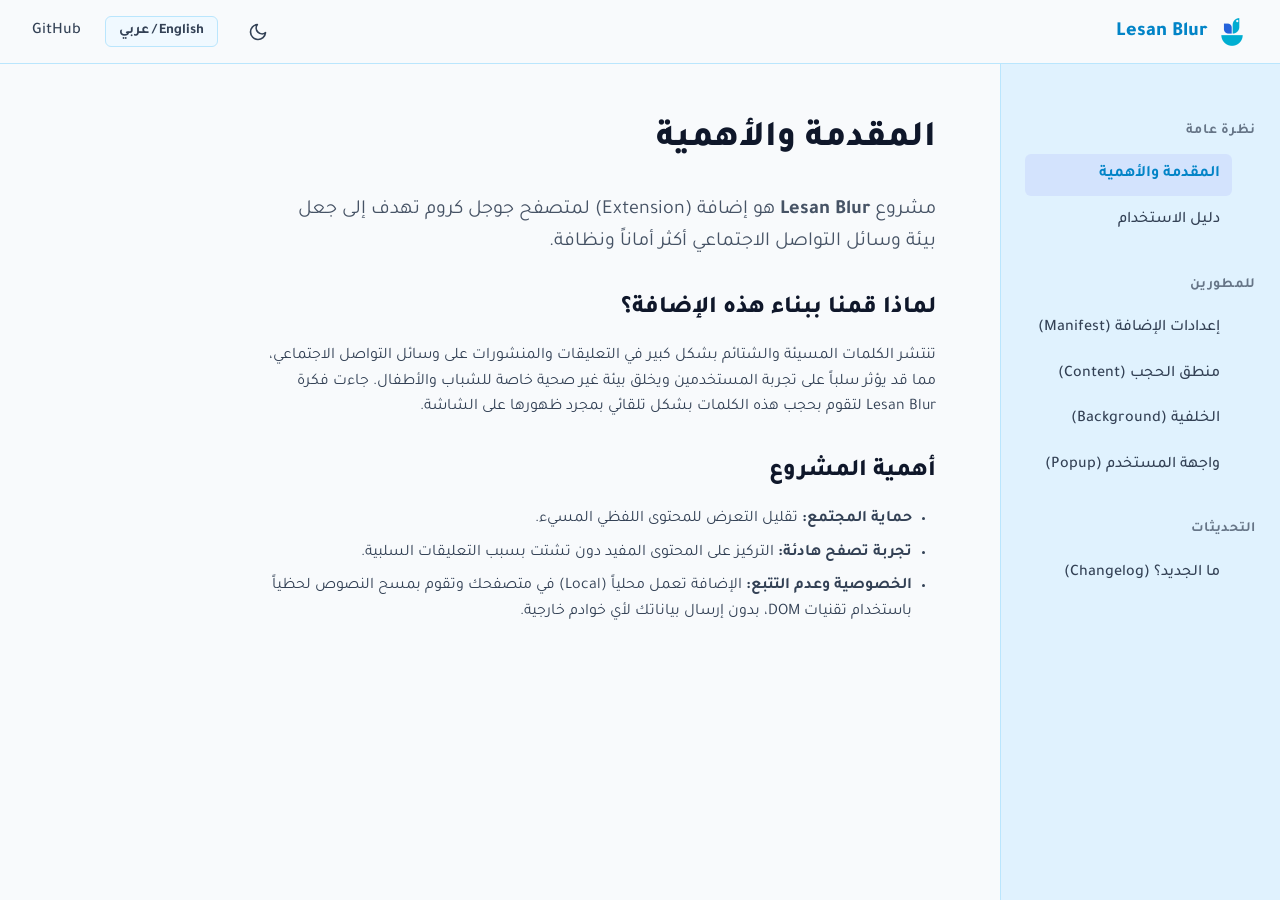
==== index.html @ 9dbde8f8 "Add website files to new branch" ====
<!DOCTYPE html>
<html lang="ar" dir="rtl">
<head>
    <meta charset="UTF-8">
    <meta name="viewport" content="width=device-width, initial-scale=1.0">
    <title>Lisan Blur Docs</title>
    <link rel="stylesheet" href="style.css">
    <link rel="icon" href="./assets/imgs/icon.png" type="image/x-icon">
    <link href="https://fonts.googleapis.com/css2?family=Tajawal:wght@400;500;700;800&family=Inter:wght@400;500;700;800&display=swap" rel="stylesheet">
</head>
<body>
    <div class="layout">
        <!-- Header -->
        <header class="navbar">
            <div class="logo">
                <img src="./assets/imgs/icon.png" alt="Lesan Blur Logo" class="logo-img logo-icon   ">
                <span>Lesan Blur </span>
            </div>
            <div class="nav-actions">
                <button id="themeToggle" class="icon-btn" aria-label="Toggle Theme">
                    <!-- Sun/Moon icons will be updated by JS, but start with a default SVG -->
                    <svg id="themeIcon" xmlns="http://www.w3.org/2000/svg" width="20" height="20" viewBox="0 0 24 24" fill="none" stroke="currentColor" stroke-width="2" stroke-linecap="round" stroke-linejoin="round">
                        <path d="M21 12.79A9 9 0 1 1 11.21 3 7 7 0 0 0 21 12.79z"></path>
                    </svg>
                </button>
                <button id="langToggle" class="lang-btn">English / عربي</button>
                <a href="https://github.com/mustafa-workspace/lesan-blur" target="_blank" class="github-link">GitHub</a>
            </div>
        </header>

        <div class="main-container">
            <!-- Sidebar Navigation -->
            <aside class="sidebar">
                <nav>
                    <div class="nav-group">
                        <h3 class="nav-group-title" data-i18n="nav_overview">نظرة عامة</h3>
                        <ul class="nav-list">
                            <li><a href="#introduction" class="nav-link active" data-section="introduction" data-i18n="nav_intro">المقدمة والأهمية</a></li>
                            <li><a href="#usage" class="nav-link" data-section="usage" data-i18n="nav_usage">دليل الاستخدام</a></li>
                        </ul>
                    </div>

                    <div class="nav-group">
                        <h3 class="nav-group-title" data-i18n="nav_dev">للمطورين</h3>
                        <ul class="nav-list">
                            <li><a href="#code-manifest" class="nav-link" data-section="code-manifest" data-i18n="nav_manifest">إعدادات الإضافة (Manifest)</a></li>
                            <li><a href="#code-content" class="nav-link" data-section="code-content" data-i18n="nav_content">منطق الحجب (Content)</a></li>
                            <li><a href="#code-background" class="nav-link" data-section="code-background" data-i18n="nav_background">الخلفية (Background)</a></li>
                            <li><a href="#code-popup" class="nav-link" data-section="code-popup" data-i18n="nav_popup">واجهة المستخدم (Popup)</a></li>
                        </ul>
                    </div>

                    <div class="nav-group">
                        <h3 class="nav-group-title" data-i18n="nav_updates">التحديثات</h3>
                        <ul class="nav-list">
                            <li><a href="#changelog" class="nav-link" data-section="changelog" data-i18n="nav_changelog">ما الجديد؟ (Changelog)</a></li>
                        </ul>
                    </div>
                </nav>
            </aside>

            <!-- Main Content Area -->
            <main class="content-area">
                <div class="content-wrapper">
                    
                    <!-- Section: Introduction -->
                    <section id="introduction" class="content-section active">
                        <!-- Arabic Content -->
                        <div class="lang-ar">
                            <h1>المقدمة والأهمية</h1>
                            <p class="lead">مشروع <strong>Lesan Blur</strong> هو إضافة (Extension) لمتصفح جوجل كروم تهدف إلى جعل بيئة وسائل التواصل الاجتماعي أكثر أماناً ونظافة.</p>
                            
                            <h2>لماذا قمنا ببناء هذه الإضافة؟</h2>
                            <p>تنتشر الكلمات المسيئة والشتائم بشكل كبير في التعليقات والمنشورات على وسائل التواصل الاجتماعي، مما قد يؤثر سلباً على تجربة المستخدمين ويخلق بيئة غير صحية خاصة للشباب والأطفال. جاءت فكرة Lesan Blur لتقوم بحجب هذه الكلمات بشكل تلقائي بمجرد ظهورها على الشاشة.</p>

                            <h2>أهمية المشروع</h2>
                            <ul>
                                <li><strong>حماية المجتمع:</strong> تقليل التعرض للمحتوى اللفظي المسيء.</li>
                                <li><strong>تجربة تصفح هادئة:</strong> التركيز على المحتوى المفيد دون تشتت بسبب التعليقات السلبية.</li>
                                <li><strong>الخصوصية وعدم التتبع:</strong> الإضافة تعمل محلياً (Local) في متصفحك وتقوم بمسح النصوص لحظياً باستخدام تقنيات DOM، بدون إرسال بياناتك لأي خوادم خارجية.</li>
                            </ul>
                        </div>
                        
                        <!-- English Content -->
                        <div class="lang-en" style="display: none;">
                            <h1>Introduction & Importance</h1>
                            <p class="lead">The <strong>Lesan Blur</strong> project is a Google Chrome Extension aimed at making social media environments safer and cleaner.</p>
                            
                            <h2>Why did we build this extension?</h2>
                            <p>Offensive words and profanity are widespread in comments and posts on social media, which can negatively impact the user experience and create an unhealthy environment, especially for youth and children. Lesan Blur was created to automatically blur these words as soon as they appear on the screen.</p>

                            <h2>Importance of the Project</h2>
                            <ul>
                                <li><strong>Community Protection:</strong> Reducing exposure to offensive verbal content.</li>
                                <li><strong>Peaceful Browsing Experience:</strong> Focusing on useful content without being distracted by negative comments.</li>
                                <li><strong>Privacy and No Tracking:</strong> The extension operates locally in your browser and scans text instantly using DOM techniques, without sending your data to any external servers.</li>
                            </ul>
                        </div>
                    </section>

                    <!-- Section: Usage -->
                    <section id="usage" class="content-section">
                        <!-- Arabic Content -->
                        <div class="lang-ar">
                            <h1>دليل الاستخدام</h1>
                            <p>استخدام إضافة Lesan Blur بسيط جداً ومصمم ليكون يعمل في الخلفية دون إزعاج.</p>

                            <h2>كيفية التثبيت (للمطورين حالياً)</h2>
                            <ol>
                                <li>قم بتحميل مجلد المشروع <code>Lesan blur</code>.</li>
                                <li>افتح متصفح جوجل كروم واذهب إلى <code>chrome://extensions/</code>.</li>
                                <li>قم بتفعيل خيار <strong>Developer mode</strong> في أعلى اليمين.</li>
                                <li>اضغط على <strong>Load unpacked</strong> واختر مجلد المشروع.</li>
                            </ol>

                            <h2>كيفية التشغيل والإيقاف</h2>
                            <p>بمجرد تثبيت الإضافة ستظهر أيقونتها في شريط إضافات المتصفح. عند الضغط عليها ستفتح واجهة (Popup) تحتوي على زر تشغيل (Toggle).</p>
                            <ul>
                                <li><strong>التشغيل (ON):</strong> سيتم مراقبة المواقع المدعومة وحجب أي كلمات مسيئة تظهر.</li>
                                <li><strong>الإيقاف (OFF):</strong> ستتوقف الإضافة عن العمل، وستظهر جميع النصوص بشكلها الطبيعي.</li>
                            </ul>
                        </div>
                        
                        <!-- English Content -->
                        <div class="lang-en" style="display: none;">
                            <h1>Usage Guide</h1>
                            <p>Using the Lesan Blur extension is very simple and designed to work seamlessly in the background.</p>

                            <h2>How to Install (For Developers Currently)</h2>
                            <ol>
                                <li>Download the project folder <code>Lesan blur</code>.</li>
                                <li>Open Google Chrome and navigate to <code>chrome://extensions/</code>.</li>
                                <li>Enable the <strong>Developer mode</strong> option in the top right corner.</li>
                                <li>Click on <strong>Load unpacked</strong> and select the project folder.</li>
                            </ol>

                            <h2>How to Toggle ON/OFF</h2>
                            <p>Once installed, the extension icon will appear in the browser's extensions bar. Clicking it opens a Popup interface with a toggle switch.</p>
                            <ul>
                                <li><strong>ON:</strong> Supported sites will be monitored, and any offensive words will be blurred out.</li>
                                <li><strong>OFF:</strong> The extension will stop working, and all text will appear normally.</li>
                            </ul>
                        </div>
                    </section>

                    <!-- Section: Code Manifest -->
                    <section id="code-manifest" class="content-section">
                        <!-- Arabic -->
                        <div class="lang-ar">
                            <h1>إعدادات الإضافة (Manifest)</h1>
                            <p>ملف <code>manifest.json</code> هو القلب النابض للإضافة، فهو يخبر المتصفح عن ماهية الإضافة وصلاحياتها.</p>
                            
                            <h3>الصلاحيات (Permissions)</h3>
                            <p>نستخدم صلاحيات مثل <code>storage</code> لحفظ حالة الإضافة (مفعلة/معطلة)، و <code>activeTab</code> للتعامل مع التبويبة الحالية.</p>

                            <h3>النطاقات المدعومة (Host Permissions)</h3>
                            <p>تم تحديد المواقع التي يحق للإضافة العمل عليها، مثل الفيسبوك وتويتر وجوجل.</p>
                        </div>
                        
                        <!-- English -->
                        <div class="lang-en" style="display: none;">
                            <h1>Extension Configuration (Manifest)</h1>
                            <p>The <code>manifest.json</code> file is the beating heart of the extension. It tells the browser what the extension is and its permissions.</p>
                            
                            <h3>Permissions</h3>
                            <p>We use permissions like <code>storage</code> to save the extension's state (enabled/disabled), and <code>activeTab</code> to interact with the current tab.</p>

                            <h3>Host Permissions</h3>
                            <p>We specify which websites the extension is allowed to operate on, such as Facebook, Twitter, and Google.</p>
                        </div>
                        
                        <div class="code-block">
<pre><code>"host_permissions": [
  "*://*.facebook.com/*",
  "*://*.youtube.com/*",
  "*://*.instagram.com/*",
  "*://*.twitter.com/*",
  "*://*.x.com/*",
  "*://*.google.com/*"
]</code></pre>
                        </div>
                    </section>

                    <!-- Section: Code Content Scripts -->
                    <section id="code-content" class="content-section">
                        <!-- Arabic -->
                        <div class="lang-ar">
                            <h1>منطق الحجب (Content Scripts)</h1>
                            <h2>1. قاموس الكلمات (words.js)</h2>
                            <p>يحتوي على مصفوفة <code>badWords</code> والتي تضم الكلمات المسيئة باللغتين العربية والإنجليزية. يتم تحويلها إلى تعبير نمطي للبحث.</p>

                            <h2>2. محرك الحجب (content.js)</h2>
                            <p>يستخدم <code>TreeWalker</code> للبحث عن النصوص ومطابقتها مع القاموس. وفي حال وجود كلمة مسيئة، يتم حجبها بـ <code>&lt;span&gt;</code>. كما يعتمد على <code>MutationObserver</code> لمراقبة أي محتوى جديد يظهر عند التمرير.</p>

                            <h2>3. تصميم الحجب (content.css)</h2>
                        </div>
                        
                        <!-- English -->
                        <div class="lang-en" style="display: none;">
                            <h1>Blur Logic (Content Scripts)</h1>
                            <h2>1. Word Dictionary (words.js)</h2>
                            <p>Contains the <code>badWords</code> array which includes offensive words in both Arabic and English. This is converted into a regular expression for searching.</p>

                            <h2>2. Blur Engine (content.js)</h2>
                            <p>Uses a <code>TreeWalker</code> to find text nodes and match them against the dictionary. If an offensive word is found, it is wrapped in a blurred <code>&lt;span&gt;</code>. It also relies on a <code>MutationObserver</code> to monitor dynamically loaded content during scrolling.</p>

                            <h2>3. Blur Styling (content.css)</h2>
                        </div>
                        
                        <div class="code-block">
<pre><code>.lesan-blurred-text {
  filter: blur(5px);
  background-color: #333;
  color: transparent;
  pointer-events: none;
}</code></pre>
                        </div>
                    </section>

                    <!-- Section: Code Background -->
                    <section id="code-background" class="content-section">
                        <!-- Arabic -->
                        <div class="lang-ar">
                            <h1>العمليات في الخلفية (Background)</h1>
                            <p>ملف <code>background.js</code> يعمل كـ Service Worker لمعالجة التحديثات وحفظ حالة التشغيل عبر <code>chrome.storage.sync</code> والإستماع للرسائل القادمة من الـ Popup.</p>
                        </div>
                        
                        <!-- English -->
                        <div class="lang-en" style="display: none;">
                            <h1>Background Tasks</h1>
                            <p>The <code>background.js</code> file acts as a Service Worker to process updates, save the toggle state via <code>chrome.storage.sync</code>, and listen for messages coming from the Popup UI.</p>
                        </div>
                    </section>

                    <!-- Section: Code Popup -->
                    <section id="code-popup" class="content-section">
                        <!-- Arabic -->
                        <div class="lang-ar">
                            <h1>واجهة المستخدم (Popup)</h1>
                            <p>الواجهة التي تظهر للمستخدم عند الضغط على أيقونة الإضافة بتصميم داكن احترافي، وتحتوي على زر تشغيل بسيط يقوم بإرسال الأوامر لتحديث الحجب فوراً في كل الصفحات النشطة.</p>
                        </div>
                        
                        <!-- English -->
                        <div class="lang-en" style="display: none;">
                            <h1>User Interface (Popup)</h1>
                            <p>The interface that appears when the user clicks the extension icon. Designed with a premium dark mode, it features a simple toggle switch that sends commands to update the blurring immediately across all active tabs.</p>
                        </div>
                    </section>

                    <!-- Section: Changelog -->
                    <section id="changelog" class="content-section">
                        <!-- Arabic -->
                        <div class="lang-ar">
                            <h1>ما الجديد؟ (Changelog)</h1>

                            <div class="changelog-item version-header">
                                <span class="badge version">v2.0.0</span>
                                <h3>الإصدار الثاني — تحديث الحماية الشاملة 🛡️</h3>
                                <p>تحديث كبير يُضيف طبقات حماية متعددة ومتقدمة لتوفير بيئة تصفح آمنة بالكامل.</p>
                            </div>

                            <div class="changelog-item">
                                <span class="badge new">جديد</span>
                                <h3>⛔ منع التصفح الخفي (Incognito Blocker)</h3>
                                <p>تم إضافة ميزة أمان جديدة ومهمة لمنع المستخدم من الدخول إلى وضع التصفح الخفي (Incognito Mode) بشكل كامل. عند محاولة فتح نافذة خفية، تقوم الإضافة تلقائياً بعرض صفحة تحذيرية بتصميم احترافي توضح أن هذا الوضع محظور لأسباب الحماية، ثم يتم إغلاق النافذة تلقائياً خلال 5 ثوانٍ. هذه الميزة تمنع المستخدمين (خاصة الأطفال والشباب) من تجاوز نظام الحماية عبر التصفح الخفي.</p>
                            </div>

                            <div class="changelog-item">
                                <span class="badge new">جديد</span>
                                <h3>🔄 إعادة التوجيه الذكي لمحركات بحث منصات التواصل</h3>
                                <p>تم تطوير ميزة منع البحث الذكية لتشمل الآن جميع منصات التواصل الاجتماعي الكبرى (يوتيوب، فيسبوك، تويتر X، انستجرام، تيك توك، وغيرها). إذا حاول المستخدم البحث عن كلمة مسيئة في أي من هذه المنصات، ستقوم الإضافة بالتقاط البحث وإعادة توجيه المتصفح تلقائياً للبحث عن محتوى آمن وإيجابي (مثل: "محتوى مضحك وإيجابي").</p>
                            </div>

                            <div class="changelog-item">
                                <span class="badge new">جديد</span>
                                <h3>🌐 إضافة دعم محرك بحث Google</h3>
                                <p>تم دمج محرك بحث <strong>Google</strong> إلى قائمة النطاقات المدعومة بشكل رسمي. الإضافة الآن أصبحت قادرة على فحص صفحات نتائج البحث (SERP) وحجب أي كلمات مسيئة تظهر في عناوين البحث أو الأوصاف قبل حتى أن تقوم بالدخول إلى الموقع، مما يوفر طبقة حماية استباقية ممتازة.</p>
                            </div>

                            <div class="changelog-item">
                                <span class="badge feature">تحديث</span>
                                <h3>📖 توثيق شامل وثنائي اللغة (Bilingual Docs)</h3>
                                <p>تم إطلاق منصة توثيق متكاملة ومستقلة للإضافة. المنصة تدعم اللغتين <strong>العربية والإنجليزية</strong> بالكامل، وتأتي بتصميم عصري مريح للعين يعتمد على قاعدة الألوان (60-30-10) مع دعم للوضع الداكن والفاتح (Dark/Light Mode) لمساعدة المطورين والمستخدمين على فهم المشروع وتطويره.</p>
                            </div>

                            <hr class="changelog-divider">

                            <div class="changelog-item version-header">
                                <span class="badge version">v1.0.0</span>
                                <h3>الإصدار الأول — الإطلاق 🚀</h3>
                            </div>

                            <div class="changelog-item">
                                <span class="badge feature">ميزة</span>
                                <h3>الإطلاق الأولي</h3>
                                <ul>
                                    <li>حجب ذكي وسريع للنصوص لحظة ظهورها على الشاشة باستخدام تقنية <code>MutationObserver</code>.</li>
                                    <li>قاموس أساسي مدمج يدعم اللغتين العربية (بما فيها اللهجات الدارجة) والإنجليزية.</li>
                                    <li>دعم أساسي ومباشر لأكبر منصات التواصل الاجتماعي: فيسبوك، تويتر (X)، يوتيوب، وانستجرام.</li>
                                    <li>واجهة تحكم للمستخدم (Popup) سريعة الاستجابة لتفعيل أو إيقاف الحجب بضغطة زر.</li>
                                </ul>
                            </div>
                        </div>
                        
                        <!-- English -->
                        <div class="lang-en" style="display: none;">
                            <h1>What's New? (Changelog)</h1>

                            <div class="changelog-item version-header">
                                <span class="badge version">v2.0.0</span>
                                <h3>Second Release — Full Protection Update 🛡️</h3>
                                <p>A major update that adds multiple advanced protection layers to provide a completely safe browsing environment.</p>
                            </div>

                            <div class="changelog-item">
                                <span class="badge new">New</span>
                                <h3>⛔ Incognito Mode Blocker</h3>
                                <p>Added a critical new security feature that completely prevents users from accessing Incognito Mode. When a user attempts to open an incognito window, the extension automatically displays a premium-designed warning page explaining that this mode is blocked for safety reasons, then closes the window automatically within 5 seconds. This feature prevents users (especially children and young people) from bypassing the protection system through private browsing.</p>
                            </div>

                            <div class="changelog-item">
                                <span class="badge new">New</span>
                                <h3>🔄 Smart Redirection for Social Media Search</h3>
                                <p>The smart search prevention feature has been expanded to cover all major social media platforms (YouTube, Facebook, Twitter X, Instagram, TikTok, etc.). If a user attempts to search for a bad word on any of these platforms, the extension intercepts the search query instantly and automatically redirects the browser to search for safe and positive content (e.g., "funny and positive content").</p>
                            </div>

                            <div class="changelog-item">
                                <span class="badge new">New</span>
                                <h3>🌐 Added Support for Google Search</h3>
                                <p>The <strong>Google</strong> search engine has been officially integrated into the list of supported domains. The extension is now capable of scanning Search Engine Results Pages (SERP) and proactively blurring any offensive words in search titles or snippets before you even click a link, providing an excellent layer of preemptive protection.</p>
                            </div>

                            <div class="changelog-item">
                                <span class="badge feature">Update</span>
                                <h3>📖 Comprehensive Bilingual Documentation</h3>
                                <p>Launched a fully independent and comprehensive documentation platform for the extension. It fully supports both <strong>English and Arabic</strong> languages, and features a modern, eye-friendly design based on the 60-30-10 color rule with an explicit Dark/Light mode toggle to help developers and users understand and contribute to the project.</p>
                            </div>

                            <hr class="changelog-divider">

                            <div class="changelog-item version-header">
                                <span class="badge version">v1.0.0</span>
                                <h3>Initial Release — Launch 🚀</h3>
                            </div>

                            <div class="changelog-item">
                                <span class="badge feature">Feature</span>
                                <h3>Initial Launch</h3>
                                <ul>
                                    <li>Smart and real-time text blurring the moment it appears on screen using <code>MutationObserver</code> technology.</li>
                                    <li>Built-in core dictionary supporting both Arabic (including colloquial dialects) and English languages.</li>
                                    <li>Out-of-the-box support for major social media platforms: Facebook, Twitter (X), YouTube, and Instagram.</li>
                                    <li>Responsive User Interface (Popup) to toggle the blur protection ON or OFF with a single click.</li>
                                </ul>
                            </div>
                        </div>
                    </section>

                </div>
            </main>
        </div>
    </div>
    <script src="script.js"></script>
</body>
</html>
---- style.css ----
/* Default (Light Mode) based on 60-30-10 rule */
:root, [data-theme="light"] {
    /* 60% Background - Light/Neutral */
    --bg-color: #F8FAFC; 
    --text-color: #334155;
    --heading-color: #0F172A;
    
    /* 30% Primary color for large elements (Calm Blue) */
    --sidebar-bg: #E0F2FE;
    --border-color: #BAE6FD;
    --code-bg: #F0F9FF;
    
    /* 10% CTA / Interactive (Vibrant Blue/Mint) */
    --primary-color: #0284C7;
    --primary-hover: #0369A1;
    
    /* Badges */
    --badge-new-bg: #DBEAFE;
    --badge-new-text: #1D4ED8;
    --badge-feat-bg: #D1FAE5;
    --badge-feat-text: #065F46;
}

/* Dark Mode */
[data-theme="dark"] {
    /* 60% Background - Dark */
    --bg-color: #0F172A;
    --text-color: #CBD5E1;
    --heading-color: #F8FAFC;
    
    /* 30% Primary color for large elements */
    --sidebar-bg: #1E293B;
    --border-color: #334155;
    --code-bg: #0F172A;
    
    /* 10% CTA / Interactive */
    --primary-color: #38BDF8;
    --primary-hover: #7DD3FC;
    
    /* Badges */
    --badge-new-bg: #1E3A8A;
    --badge-new-text: #BFDBFE;
    --badge-feat-bg: #064E3B;
    --badge-feat-text: #A7F3D0;
}

* {
    box-sizing: border-box;
    margin: 0;
    padding: 0;
}

body {
    font-family: 'Tajawal', sans-serif;
    background-color: var(--bg-color);
    color: var(--text-color);
    line-height: 1.6;
    overflow-x: hidden;
}

.layout {
    display: flex;
    flex-direction: column;
    min-height: 100vh;
}

/* Header */
.navbar {
    display: flex;
    justify-content: space-between;
    align-items: center;
    padding: 0 2rem;
    height: 64px;
    background-color: var(--bg-color);
    border-bottom: 1px solid var(--border-color);
    position: sticky;
    top: 0;
    z-index: 100;
}

.logo {
    display: flex;
    align-items: center;
    gap: 0.5rem;
    font-size: 1.25rem;
    font-weight: 800;
    color: var(--heading-color);
}

.logo-icon {
    width: 32px;
    height: 32px;
}

.logo span {
    color: var(--primary-color);
}

.nav-actions {
    display: flex;
    align-items: center;
    gap: 1.5rem;
}

.nav-actions a {
    text-decoration: none;
    color: var(--text-color);
    font-weight: 500;
    transition: color 0.2s;
}

.nav-actions a:hover {
    color: var(--primary-color);
}

.lang-btn {
    background-color: var(--code-bg);
    border: 1px solid var(--border-color);
    color: var(--text-color);
    padding: 0.4rem 0.8rem;
    border-radius: 6px;
    font-family: inherit;
    font-size: 0.9rem;
    font-weight: 600;
    cursor: pointer;
    transition: all 0.2s;
}

.lang-btn:hover {
    background-color: var(--primary-color);
    color: white;
    border-color: var(--primary-color);
}

.icon-btn {
    background: transparent;
    border: none;
    color: var(--text-color);
    cursor: pointer;
    padding: 0.4rem;
    border-radius: 6px;
    display: flex;
    align-items: center;
    justify-content: center;
    transition: all 0.2s;
}

.icon-btn:hover {
    background-color: var(--code-bg);
    color: var(--primary-color);
}

/* Main Container */
.main-container {
    display: flex;
    flex: 1;
}

/* Sidebar */
.sidebar {
    width: 280px;
    background-color: var(--sidebar-bg);
    border-left: 1px solid var(--border-color);
    padding: 2rem 1.5rem;
    position: sticky;
    top: 64px;
    height: calc(100vh - 64px);
    overflow-y: auto;
}

.nav-group {
    margin-bottom: 2rem;
}

.nav-group-title {
    font-size: 0.875rem;
    text-transform: uppercase;
    letter-spacing: 0.05em;
    color: var(--text-color);
    opacity: 0.7;
    margin-bottom: 0.75rem;
    font-weight: 700;
}

.nav-list {
    list-style: none;
}

.nav-list li {
    margin-bottom: 0.25rem;
}

.nav-link {
    display: block;
    padding: 0.5rem 0.75rem;
    color: var(--text-color);
    text-decoration: none;
    border-radius: 0.375rem;
    font-weight: 500;
    transition: all 0.2s;
}

.nav-link:hover {
    background-color: rgba(99, 102, 241, 0.1);
    color: var(--primary-color);
}

.nav-link.active {
    background-color: rgba(99, 102, 241, 0.1);
    color: var(--primary-color);
    font-weight: 700;
}

/* Content Area */
.content-area {
    flex: 1;
    padding: 3rem 4rem;
    max-width: 800px;
}

.content-section {
    display: none;
    animation: fadeIn 0.4s ease-in-out;
}

.content-section.active {
    display: block;
}

@keyframes fadeIn {
    from { opacity: 0; transform: translateY(10px); }
    to { opacity: 1; transform: translateY(0); }
}

h1, h2, h3 {
    color: var(--heading-color);
    margin-bottom: 1rem;
    font-weight: 800;
}

h1 { font-size: 2.25rem; margin-bottom: 1.5rem; }
h2 { font-size: 1.5rem; margin-top: 2rem; }
h3 { font-size: 1.25rem; margin-top: 1.5rem; }

p { margin-bottom: 1.25rem; }

p.lead {
    font-size: 1.25rem;
    color: var(--text-color);
    opacity: 0.9;
    margin-bottom: 2rem;
}

ul, ol {
    margin-bottom: 1.25rem;
    padding-right: 1.5rem;
}

li { margin-bottom: 0.5rem; }

/* Code Blocks */
code {
    background-color: var(--code-bg);
    padding: 0.2rem 0.4rem;
    border-radius: 0.25rem;
    font-family: monospace;
    font-size: 0.9em;
    color: var(--primary-color);
}

.code-block {
    background-color: #1e293b;
    border-radius: 0.5rem;
    padding: 1rem;
    margin-bottom: 1.5rem;
    overflow-x: auto;
    direction: ltr;
    text-align: left;
}

.code-block pre {
    margin: 0;
}

.code-block code {
    background-color: transparent;
    color: #e2e8f0;
    padding: 0;
    font-size: 0.95rem;
}

/* Changelog Styles */
.changelog-item {
    border-right: 2px solid var(--border-color);
    padding-right: 1.5rem;
    margin-bottom: 2.5rem;
    position: relative;
}

.changelog-item::before {
    content: '';
    position: absolute;
    right: -7px;
    top: 5px;
    width: 12px;
    height: 12px;
    border-radius: 50%;
    background-color: var(--primary-color);
    border: 2px solid var(--bg-color);
}

.changelog-item h3 {
    margin-top: 0;
    margin-bottom: 0.5rem;
    display: inline-block;
}

.badge {
    display: inline-block;
    padding: 0.15rem 0.6rem;
    border-radius: 9999px;
    font-size: 0.75rem;
    font-weight: 700;
    margin-left: 0.75rem;
    vertical-align: middle;
}

.badge.new {
    background-color: var(--badge-new-bg);
    color: var(--badge-new-text);
}

.badge.feature {
    background-color: var(--badge-feat-bg);
    color: var(--badge-feat-text);
}

.badge.version {
    background: linear-gradient(135deg, var(--primary-color), var(--primary-hover));
    color: white;
    font-size: 0.85rem;
    padding: 0.25rem 0.75rem;
}

.version-header {
    border-right-color: var(--primary-color) !important;
    border-right-width: 3px !important;
}

.version-header::before {
    width: 16px !important;
    height: 16px !important;
    right: -9px !important;
    background: linear-gradient(135deg, var(--primary-color), var(--primary-hover)) !important;
    box-shadow: 0 0 10px rgba(2, 132, 199, 0.4);
}

.version-header h3 {
    font-size: 1.3rem;
}

.changelog-divider {
    border: none;
    border-top: 1px dashed var(--border-color);
    margin: 2rem 0;
    opacity: 0.6;
}

.date {
    display: block;
    font-size: 0.875rem;
    color: var(--text-color);
    opacity: 0.6;
    margin-bottom: 1rem;
}

/* Responsive */
@media (max-width: 768px) {
    .main-container {
        flex-direction: column;
    }
    
    .sidebar {
        width: 100%;
        height: auto;
        position: relative;
        top: 0;
        border-left: none;
        border-bottom: 1px solid var(--border-color);
    }
    
    .content-area {
        padding: 2rem 1.5rem;
    }
}
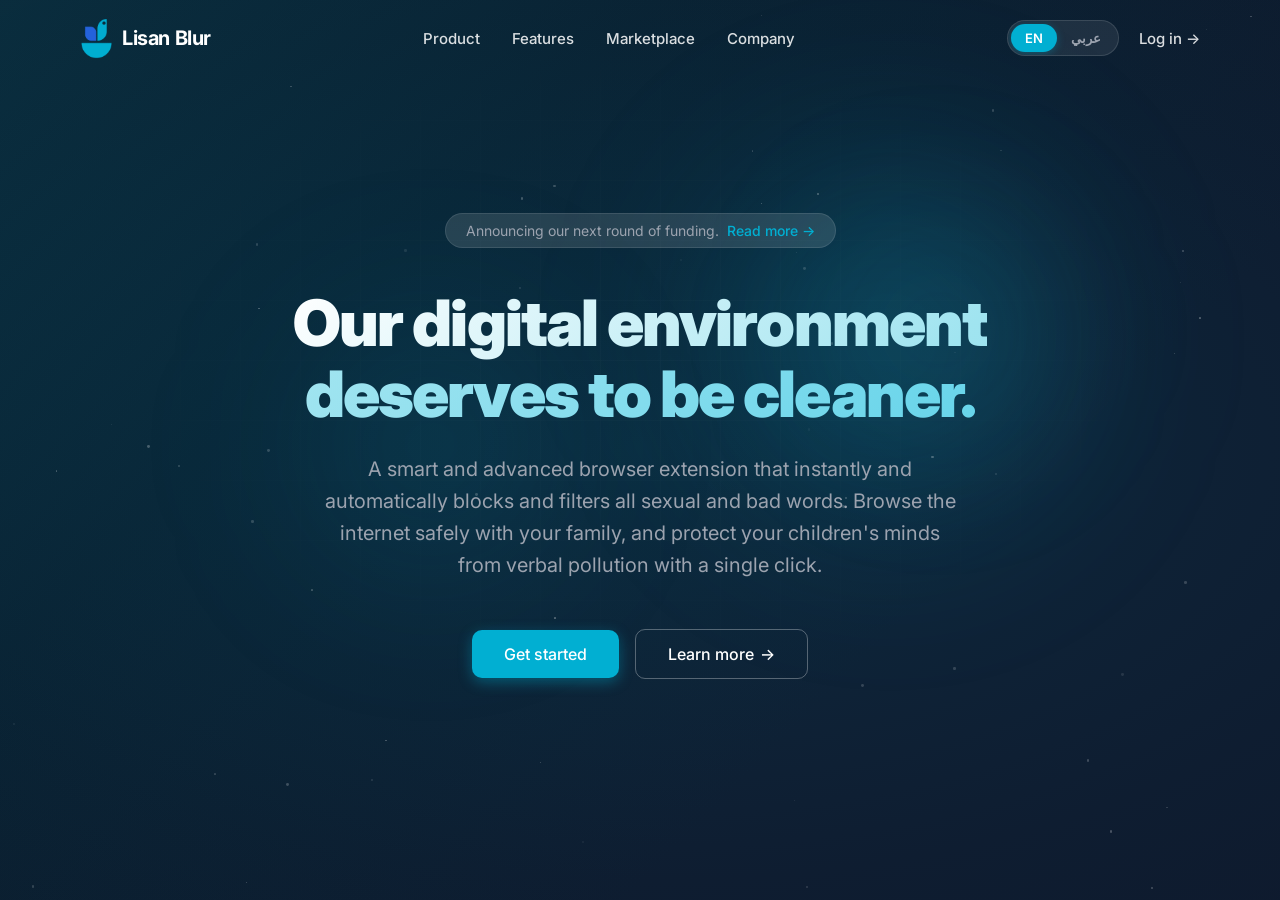
==== commit a181635e: "update" ====
--- a/index.html
+++ b/index.html
@@ -1,365 +1,299 @@
 <!DOCTYPE html>
-<html lang="ar" dir="rtl">
+<html lang="en" dir="ltr">
 <head>
     <meta charset="UTF-8">
     <meta name="viewport" content="width=device-width, initial-scale=1.0">
-    <title>Lisan Blur Docs</title>
-    <link rel="stylesheet" href="style.css">
-    <link rel="icon" href="./assets/imgs/icon.png" type="image/x-icon">
-    <link href="https://fonts.googleapis.com/css2?family=Tajawal:wght@400;500;700;800&family=Inter:wght@400;500;700;800&display=swap" rel="stylesheet">
+    <title>Lisan Blur - Safe Your Family</title>
+    <!-- Google Fonts: Inter (English) + Cairo (Arabic) -->
+    <link rel="preconnect" href="https://fonts.googleapis.com">
+    <link rel="preconnect" href="https://fonts.gstatic.com" crossorigin>
+    <link rel="stylesheet" href="./assets/css/hero.css">
+    <link rel="icon" type="image/png" href="./assets/imgs/icon.png">
+    <link href="https://fonts.googleapis.com/css2?family=Cairo:wght@400;500;600;700;800;900&family=Inter:wght@400;500;600;700;800;900&display=swap" rel="stylesheet">
 </head>
 <body>
-    <div class="layout">
-        <!-- Header -->
-        <header class="navbar">
-            <div class="logo">
-                <img src="./assets/imgs/icon.png" alt="Lesan Blur Logo" class="logo-img logo-icon   ">
-                <span>Lesan Blur </span>
+    <!-- Background Effects -->
+    <div class="hero-bg">
+        <div class="orb orb--purple"></div>
+        <div class="orb orb--indigo"></div>
+        <div class="orb orb--violet"></div>
+        <div class="grid-overlay"></div>
+        <div class="stars" id="stars"></div>
+    </div>
+
+    <!-- Navigation -->
+    <nav class="navbar" id="navbar">
+        <a href="#" class="navbar__logo">
+            <div class="navbar__logo-icon"><img src="./assets/imgs/icon.png" style="width: 45px; height: 45px;" alt="Lisan blur Logo"></div>
+            <span data-i18n="logo">Lisan Blur</span>
+        </a>
+
+        <ul class="navbar__links" id="navLinks">
+            <li><a href="#" class="navbar__link" data-i18n="nav_product">Product</a></li>
+            <li><a href="#" class="navbar__link" data-i18n="nav_features">Features</a></li>
+            <li><a href="#" class="navbar__link" data-i18n="nav_marketplace">Marketplace</a></li>
+            <li><a href="#" class="navbar__link" data-i18n="nav_company">Company</a></li>
+        </ul>
+
+        <div class="navbar__right">
+            <!-- Language Toggle -->
+            <div class="lang-toggle" id="langToggle">
+                <button class="lang-toggle__option active" data-lang="en">EN</button>
+                <button class="lang-toggle__option" data-lang="ar">عربي</button>
             </div>
-            <div class="nav-actions">
-                <button id="themeToggle" class="icon-btn" aria-label="Toggle Theme">
-                    <!-- Sun/Moon icons will be updated by JS, but start with a default SVG -->
-                    <svg id="themeIcon" xmlns="http://www.w3.org/2000/svg" width="20" height="20" viewBox="0 0 24 24" fill="none" stroke="currentColor" stroke-width="2" stroke-linecap="round" stroke-linejoin="round">
-                        <path d="M21 12.79A9 9 0 1 1 11.21 3 7 7 0 0 0 21 12.79z"></path>
-                    </svg>
-                </button>
-                <button id="langToggle" class="lang-btn">English / عربي</button>
-                <a href="https://github.com/mustafa-workspace/lesan-blur" target="_blank" class="github-link">GitHub</a>
-            </div>
-        </header>
-
-        <div class="main-container">
-            <!-- Sidebar Navigation -->
-            <aside class="sidebar">
-                <nav>
-                    <div class="nav-group">
-                        <h3 class="nav-group-title" data-i18n="nav_overview">نظرة عامة</h3>
-                        <ul class="nav-list">
-                            <li><a href="#introduction" class="nav-link active" data-section="introduction" data-i18n="nav_intro">المقدمة والأهمية</a></li>
-                            <li><a href="#usage" class="nav-link" data-section="usage" data-i18n="nav_usage">دليل الاستخدام</a></li>
-                        </ul>
-                    </div>
-
-                    <div class="nav-group">
-                        <h3 class="nav-group-title" data-i18n="nav_dev">للمطورين</h3>
-                        <ul class="nav-list">
-                            <li><a href="#code-manifest" class="nav-link" data-section="code-manifest" data-i18n="nav_manifest">إعدادات الإضافة (Manifest)</a></li>
-                            <li><a href="#code-content" class="nav-link" data-section="code-content" data-i18n="nav_content">منطق الحجب (Content)</a></li>
-                            <li><a href="#code-background" class="nav-link" data-section="code-background" data-i18n="nav_background">الخلفية (Background)</a></li>
-                            <li><a href="#code-popup" class="nav-link" data-section="code-popup" data-i18n="nav_popup">واجهة المستخدم (Popup)</a></li>
-                        </ul>
-                    </div>
-
-                    <div class="nav-group">
-                        <h3 class="nav-group-title" data-i18n="nav_updates">التحديثات</h3>
-                        <ul class="nav-list">
-                            <li><a href="#changelog" class="nav-link" data-section="changelog" data-i18n="nav_changelog">ما الجديد؟ (Changelog)</a></li>
-                        </ul>
-                    </div>
-                </nav>
-            </aside>
-
-            <!-- Main Content Area -->
-            <main class="content-area">
-                <div class="content-wrapper">
-                    
-                    <!-- Section: Introduction -->
-                    <section id="introduction" class="content-section active">
-                        <!-- Arabic Content -->
-                        <div class="lang-ar">
-                            <h1>المقدمة والأهمية</h1>
-                            <p class="lead">مشروع <strong>Lesan Blur</strong> هو إضافة (Extension) لمتصفح جوجل كروم تهدف إلى جعل بيئة وسائل التواصل الاجتماعي أكثر أماناً ونظافة.</p>
-                            
-                            <h2>لماذا قمنا ببناء هذه الإضافة؟</h2>
-                            <p>تنتشر الكلمات المسيئة والشتائم بشكل كبير في التعليقات والمنشورات على وسائل التواصل الاجتماعي، مما قد يؤثر سلباً على تجربة المستخدمين ويخلق بيئة غير صحية خاصة للشباب والأطفال. جاءت فكرة Lesan Blur لتقوم بحجب هذه الكلمات بشكل تلقائي بمجرد ظهورها على الشاشة.</p>
-
-                            <h2>أهمية المشروع</h2>
-                            <ul>
-                                <li><strong>حماية المجتمع:</strong> تقليل التعرض للمحتوى اللفظي المسيء.</li>
-                                <li><strong>تجربة تصفح هادئة:</strong> التركيز على المحتوى المفيد دون تشتت بسبب التعليقات السلبية.</li>
-                                <li><strong>الخصوصية وعدم التتبع:</strong> الإضافة تعمل محلياً (Local) في متصفحك وتقوم بمسح النصوص لحظياً باستخدام تقنيات DOM، بدون إرسال بياناتك لأي خوادم خارجية.</li>
-                            </ul>
-                        </div>
-                        
-                        <!-- English Content -->
-                        <div class="lang-en" style="display: none;">
-                            <h1>Introduction & Importance</h1>
-                            <p class="lead">The <strong>Lesan Blur</strong> project is a Google Chrome Extension aimed at making social media environments safer and cleaner.</p>
-                            
-                            <h2>Why did we build this extension?</h2>
-                            <p>Offensive words and profanity are widespread in comments and posts on social media, which can negatively impact the user experience and create an unhealthy environment, especially for youth and children. Lesan Blur was created to automatically blur these words as soon as they appear on the screen.</p>
-
-                            <h2>Importance of the Project</h2>
-                            <ul>
-                                <li><strong>Community Protection:</strong> Reducing exposure to offensive verbal content.</li>
-                                <li><strong>Peaceful Browsing Experience:</strong> Focusing on useful content without being distracted by negative comments.</li>
-                                <li><strong>Privacy and No Tracking:</strong> The extension operates locally in your browser and scans text instantly using DOM techniques, without sending your data to any external servers.</li>
-                            </ul>
-                        </div>
-                    </section>
-
-                    <!-- Section: Usage -->
-                    <section id="usage" class="content-section">
-                        <!-- Arabic Content -->
-                        <div class="lang-ar">
-                            <h1>دليل الاستخدام</h1>
-                            <p>استخدام إضافة Lesan Blur بسيط جداً ومصمم ليكون يعمل في الخلفية دون إزعاج.</p>
-
-                            <h2>كيفية التثبيت (للمطورين حالياً)</h2>
-                            <ol>
-                                <li>قم بتحميل مجلد المشروع <code>Lesan blur</code>.</li>
-                                <li>افتح متصفح جوجل كروم واذهب إلى <code>chrome://extensions/</code>.</li>
-                                <li>قم بتفعيل خيار <strong>Developer mode</strong> في أعلى اليمين.</li>
-                                <li>اضغط على <strong>Load unpacked</strong> واختر مجلد المشروع.</li>
-                            </ol>
-
-                            <h2>كيفية التشغيل والإيقاف</h2>
-                            <p>بمجرد تثبيت الإضافة ستظهر أيقونتها في شريط إضافات المتصفح. عند الضغط عليها ستفتح واجهة (Popup) تحتوي على زر تشغيل (Toggle).</p>
-                            <ul>
-                                <li><strong>التشغيل (ON):</strong> سيتم مراقبة المواقع المدعومة وحجب أي كلمات مسيئة تظهر.</li>
-                                <li><strong>الإيقاف (OFF):</strong> ستتوقف الإضافة عن العمل، وستظهر جميع النصوص بشكلها الطبيعي.</li>
-                            </ul>
-                        </div>
-                        
-                        <!-- English Content -->
-                        <div class="lang-en" style="display: none;">
-                            <h1>Usage Guide</h1>
-                            <p>Using the Lesan Blur extension is very simple and designed to work seamlessly in the background.</p>
-
-                            <h2>How to Install (For Developers Currently)</h2>
-                            <ol>
-                                <li>Download the project folder <code>Lesan blur</code>.</li>
-                                <li>Open Google Chrome and navigate to <code>chrome://extensions/</code>.</li>
-                                <li>Enable the <strong>Developer mode</strong> option in the top right corner.</li>
-                                <li>Click on <strong>Load unpacked</strong> and select the project folder.</li>
-                            </ol>
-
-                            <h2>How to Toggle ON/OFF</h2>
-                            <p>Once installed, the extension icon will appear in the browser's extensions bar. Clicking it opens a Popup interface with a toggle switch.</p>
-                            <ul>
-                                <li><strong>ON:</strong> Supported sites will be monitored, and any offensive words will be blurred out.</li>
-                                <li><strong>OFF:</strong> The extension will stop working, and all text will appear normally.</li>
-                            </ul>
-                        </div>
-                    </section>
-
-                    <!-- Section: Code Manifest -->
-                    <section id="code-manifest" class="content-section">
-                        <!-- Arabic -->
-                        <div class="lang-ar">
-                            <h1>إعدادات الإضافة (Manifest)</h1>
-                            <p>ملف <code>manifest.json</code> هو القلب النابض للإضافة، فهو يخبر المتصفح عن ماهية الإضافة وصلاحياتها.</p>
-                            
-                            <h3>الصلاحيات (Permissions)</h3>
-                            <p>نستخدم صلاحيات مثل <code>storage</code> لحفظ حالة الإضافة (مفعلة/معطلة)، و <code>activeTab</code> للتعامل مع التبويبة الحالية.</p>
-
-                            <h3>النطاقات المدعومة (Host Permissions)</h3>
-                            <p>تم تحديد المواقع التي يحق للإضافة العمل عليها، مثل الفيسبوك وتويتر وجوجل.</p>
-                        </div>
-                        
-                        <!-- English -->
-                        <div class="lang-en" style="display: none;">
-                            <h1>Extension Configuration (Manifest)</h1>
-                            <p>The <code>manifest.json</code> file is the beating heart of the extension. It tells the browser what the extension is and its permissions.</p>
-                            
-                            <h3>Permissions</h3>
-                            <p>We use permissions like <code>storage</code> to save the extension's state (enabled/disabled), and <code>activeTab</code> to interact with the current tab.</p>
-
-                            <h3>Host Permissions</h3>
-                            <p>We specify which websites the extension is allowed to operate on, such as Facebook, Twitter, and Google.</p>
-                        </div>
-                        
-                        <div class="code-block">
-<pre><code>"host_permissions": [
-  "*://*.facebook.com/*",
-  "*://*.youtube.com/*",
-  "*://*.instagram.com/*",
-  "*://*.twitter.com/*",
-  "*://*.x.com/*",
-  "*://*.google.com/*"
-]</code></pre>
-                        </div>
-                    </section>
-
-                    <!-- Section: Code Content Scripts -->
-                    <section id="code-content" class="content-section">
-                        <!-- Arabic -->
-                        <div class="lang-ar">
-                            <h1>منطق الحجب (Content Scripts)</h1>
-                            <h2>1. قاموس الكلمات (words.js)</h2>
-                            <p>يحتوي على مصفوفة <code>badWords</code> والتي تضم الكلمات المسيئة باللغتين العربية والإنجليزية. يتم تحويلها إلى تعبير نمطي للبحث.</p>
-
-                            <h2>2. محرك الحجب (content.js)</h2>
-                            <p>يستخدم <code>TreeWalker</code> للبحث عن النصوص ومطابقتها مع القاموس. وفي حال وجود كلمة مسيئة، يتم حجبها بـ <code>&lt;span&gt;</code>. كما يعتمد على <code>MutationObserver</code> لمراقبة أي محتوى جديد يظهر عند التمرير.</p>
-
-                            <h2>3. تصميم الحجب (content.css)</h2>
-                        </div>
-                        
-                        <!-- English -->
-                        <div class="lang-en" style="display: none;">
-                            <h1>Blur Logic (Content Scripts)</h1>
-                            <h2>1. Word Dictionary (words.js)</h2>
-                            <p>Contains the <code>badWords</code> array which includes offensive words in both Arabic and English. This is converted into a regular expression for searching.</p>
-
-                            <h2>2. Blur Engine (content.js)</h2>
-                            <p>Uses a <code>TreeWalker</code> to find text nodes and match them against the dictionary. If an offensive word is found, it is wrapped in a blurred <code>&lt;span&gt;</code>. It also relies on a <code>MutationObserver</code> to monitor dynamically loaded content during scrolling.</p>
-
-                            <h2>3. Blur Styling (content.css)</h2>
-                        </div>
-                        
-                        <div class="code-block">
-<pre><code>.lesan-blurred-text {
-  filter: blur(5px);
-  background-color: #333;
-  color: transparent;
-  pointer-events: none;
-}</code></pre>
-                        </div>
-                    </section>
-
-                    <!-- Section: Code Background -->
-                    <section id="code-background" class="content-section">
-                        <!-- Arabic -->
-                        <div class="lang-ar">
-                            <h1>العمليات في الخلفية (Background)</h1>
-                            <p>ملف <code>background.js</code> يعمل كـ Service Worker لمعالجة التحديثات وحفظ حالة التشغيل عبر <code>chrome.storage.sync</code> والإستماع للرسائل القادمة من الـ Popup.</p>
-                        </div>
-                        
-                        <!-- English -->
-                        <div class="lang-en" style="display: none;">
-                            <h1>Background Tasks</h1>
-                            <p>The <code>background.js</code> file acts as a Service Worker to process updates, save the toggle state via <code>chrome.storage.sync</code>, and listen for messages coming from the Popup UI.</p>
-                        </div>
-                    </section>
-
-                    <!-- Section: Code Popup -->
-                    <section id="code-popup" class="content-section">
-                        <!-- Arabic -->
-                        <div class="lang-ar">
-                            <h1>واجهة المستخدم (Popup)</h1>
-                            <p>الواجهة التي تظهر للمستخدم عند الضغط على أيقونة الإضافة بتصميم داكن احترافي، وتحتوي على زر تشغيل بسيط يقوم بإرسال الأوامر لتحديث الحجب فوراً في كل الصفحات النشطة.</p>
-                        </div>
-                        
-                        <!-- English -->
-                        <div class="lang-en" style="display: none;">
-                            <h1>User Interface (Popup)</h1>
-                            <p>The interface that appears when the user clicks the extension icon. Designed with a premium dark mode, it features a simple toggle switch that sends commands to update the blurring immediately across all active tabs.</p>
-                        </div>
-                    </section>
-
-                    <!-- Section: Changelog -->
-                    <section id="changelog" class="content-section">
-                        <!-- Arabic -->
-                        <div class="lang-ar">
-                            <h1>ما الجديد؟ (Changelog)</h1>
-
-                            <div class="changelog-item version-header">
-                                <span class="badge version">v2.0.0</span>
-                                <h3>الإصدار الثاني — تحديث الحماية الشاملة 🛡️</h3>
-                                <p>تحديث كبير يُضيف طبقات حماية متعددة ومتقدمة لتوفير بيئة تصفح آمنة بالكامل.</p>
-                            </div>
-
-                            <div class="changelog-item">
-                                <span class="badge new">جديد</span>
-                                <h3>⛔ منع التصفح الخفي (Incognito Blocker)</h3>
-                                <p>تم إضافة ميزة أمان جديدة ومهمة لمنع المستخدم من الدخول إلى وضع التصفح الخفي (Incognito Mode) بشكل كامل. عند محاولة فتح نافذة خفية، تقوم الإضافة تلقائياً بعرض صفحة تحذيرية بتصميم احترافي توضح أن هذا الوضع محظور لأسباب الحماية، ثم يتم إغلاق النافذة تلقائياً خلال 5 ثوانٍ. هذه الميزة تمنع المستخدمين (خاصة الأطفال والشباب) من تجاوز نظام الحماية عبر التصفح الخفي.</p>
-                            </div>
-
-                            <div class="changelog-item">
-                                <span class="badge new">جديد</span>
-                                <h3>🔄 إعادة التوجيه الذكي لمحركات بحث منصات التواصل</h3>
-                                <p>تم تطوير ميزة منع البحث الذكية لتشمل الآن جميع منصات التواصل الاجتماعي الكبرى (يوتيوب، فيسبوك، تويتر X، انستجرام، تيك توك، وغيرها). إذا حاول المستخدم البحث عن كلمة مسيئة في أي من هذه المنصات، ستقوم الإضافة بالتقاط البحث وإعادة توجيه المتصفح تلقائياً للبحث عن محتوى آمن وإيجابي (مثل: "محتوى مضحك وإيجابي").</p>
-                            </div>
-
-                            <div class="changelog-item">
-                                <span class="badge new">جديد</span>
-                                <h3>🌐 إضافة دعم محرك بحث Google</h3>
-                                <p>تم دمج محرك بحث <strong>Google</strong> إلى قائمة النطاقات المدعومة بشكل رسمي. الإضافة الآن أصبحت قادرة على فحص صفحات نتائج البحث (SERP) وحجب أي كلمات مسيئة تظهر في عناوين البحث أو الأوصاف قبل حتى أن تقوم بالدخول إلى الموقع، مما يوفر طبقة حماية استباقية ممتازة.</p>
-                            </div>
-
-                            <div class="changelog-item">
-                                <span class="badge feature">تحديث</span>
-                                <h3>📖 توثيق شامل وثنائي اللغة (Bilingual Docs)</h3>
-                                <p>تم إطلاق منصة توثيق متكاملة ومستقلة للإضافة. المنصة تدعم اللغتين <strong>العربية والإنجليزية</strong> بالكامل، وتأتي بتصميم عصري مريح للعين يعتمد على قاعدة الألوان (60-30-10) مع دعم للوضع الداكن والفاتح (Dark/Light Mode) لمساعدة المطورين والمستخدمين على فهم المشروع وتطويره.</p>
-                            </div>
-
-                            <hr class="changelog-divider">
-
-                            <div class="changelog-item version-header">
-                                <span class="badge version">v1.0.0</span>
-                                <h3>الإصدار الأول — الإطلاق 🚀</h3>
-                            </div>
-
-                            <div class="changelog-item">
-                                <span class="badge feature">ميزة</span>
-                                <h3>الإطلاق الأولي</h3>
-                                <ul>
-                                    <li>حجب ذكي وسريع للنصوص لحظة ظهورها على الشاشة باستخدام تقنية <code>MutationObserver</code>.</li>
-                                    <li>قاموس أساسي مدمج يدعم اللغتين العربية (بما فيها اللهجات الدارجة) والإنجليزية.</li>
-                                    <li>دعم أساسي ومباشر لأكبر منصات التواصل الاجتماعي: فيسبوك، تويتر (X)، يوتيوب، وانستجرام.</li>
-                                    <li>واجهة تحكم للمستخدم (Popup) سريعة الاستجابة لتفعيل أو إيقاف الحجب بضغطة زر.</li>
-                                </ul>
-                            </div>
-                        </div>
-                        
-                        <!-- English -->
-                        <div class="lang-en" style="display: none;">
-                            <h1>What's New? (Changelog)</h1>
-
-                            <div class="changelog-item version-header">
-                                <span class="badge version">v2.0.0</span>
-                                <h3>Second Release — Full Protection Update 🛡️</h3>
-                                <p>A major update that adds multiple advanced protection layers to provide a completely safe browsing environment.</p>
-                            </div>
-
-                            <div class="changelog-item">
-                                <span class="badge new">New</span>
-                                <h3>⛔ Incognito Mode Blocker</h3>
-                                <p>Added a critical new security feature that completely prevents users from accessing Incognito Mode. When a user attempts to open an incognito window, the extension automatically displays a premium-designed warning page explaining that this mode is blocked for safety reasons, then closes the window automatically within 5 seconds. This feature prevents users (especially children and young people) from bypassing the protection system through private browsing.</p>
-                            </div>
-
-                            <div class="changelog-item">
-                                <span class="badge new">New</span>
-                                <h3>🔄 Smart Redirection for Social Media Search</h3>
-                                <p>The smart search prevention feature has been expanded to cover all major social media platforms (YouTube, Facebook, Twitter X, Instagram, TikTok, etc.). If a user attempts to search for a bad word on any of these platforms, the extension intercepts the search query instantly and automatically redirects the browser to search for safe and positive content (e.g., "funny and positive content").</p>
-                            </div>
-
-                            <div class="changelog-item">
-                                <span class="badge new">New</span>
-                                <h3>🌐 Added Support for Google Search</h3>
-                                <p>The <strong>Google</strong> search engine has been officially integrated into the list of supported domains. The extension is now capable of scanning Search Engine Results Pages (SERP) and proactively blurring any offensive words in search titles or snippets before you even click a link, providing an excellent layer of preemptive protection.</p>
-                            </div>
-
-                            <div class="changelog-item">
-                                <span class="badge feature">Update</span>
-                                <h3>📖 Comprehensive Bilingual Documentation</h3>
-                                <p>Launched a fully independent and comprehensive documentation platform for the extension. It fully supports both <strong>English and Arabic</strong> languages, and features a modern, eye-friendly design based on the 60-30-10 color rule with an explicit Dark/Light mode toggle to help developers and users understand and contribute to the project.</p>
-                            </div>
-
-                            <hr class="changelog-divider">
-
-                            <div class="changelog-item version-header">
-                                <span class="badge version">v1.0.0</span>
-                                <h3>Initial Release — Launch 🚀</h3>
-                            </div>
-
-                            <div class="changelog-item">
-                                <span class="badge feature">Feature</span>
-                                <h3>Initial Launch</h3>
-                                <ul>
-                                    <li>Smart and real-time text blurring the moment it appears on screen using <code>MutationObserver</code> technology.</li>
-                                    <li>Built-in core dictionary supporting both Arabic (including colloquial dialects) and English languages.</li>
-                                    <li>Out-of-the-box support for major social media platforms: Facebook, Twitter (X), YouTube, and Instagram.</li>
-                                    <li>Responsive User Interface (Popup) to toggle the blur protection ON or OFF with a single click.</li>
-                                </ul>
-                            </div>
-                        </div>
-                    </section>
-
-                </div>
-            </main>
+
+            <a href="#" class="navbar__login">
+                <span data-i18n="nav_login">Log in</span>
+                <span class="navbar__login-arrow">&rarr;</span>
+            </a>
         </div>
-    </div>
-    <script src="script.js"></script>
+
+        <button class="navbar__toggle" id="navToggle" aria-label="Toggle navigation">
+            <span></span>
+            <span></span>
+            <span></span>
+        </button>
+    </nav>
+
+    <!-- Hero Section -->
+    <main class="hero">
+        <!-- Announcement Badge -->
+        <div class="announcement">
+            <span class="announcement__text" data-i18n="announcement_text">Announcing our next round of funding.</span>
+            <a href="#" class="announcement__link">
+                <span data-i18n="announcement_link">Read more</span>
+                <span class="announcement__link-arrow">&rarr;</span>
+            </a>
+        </div>
+
+        <!-- Headline -->
+        <h1 class="hero__headline">
+            <span class="hero__headline-gradient" data-i18n="headline">Our digital environment deserves to be cleaner.</span>
+        </h1>
+
+        <!-- Subheadline -->
+        <p class="hero__subheadline" data-i18n="subheadline">
+            A smart and advanced browser extension that instantly and automatically blocks and filters all sexual and bad words. Browse the internet safely with your family, and protect your children's minds from verbal pollution with a single click.
+        </p>
+
+        <!-- CTA Buttons -->
+        <div class="hero__actions">
+            <a href="docs/index.html" class="btn btn--primary" data-i18n="btn_primary">Get started</a>
+            <a href="https://web.facebook.com/lisanblur.official" target="_blank" class="btn btn--secondary">
+                <span data-i18n="btn_secondary">Learn more</span>
+                <span class="btn__arrow">&rarr;</span>
+            </a>
+        </div>
+    </main>
+
+    <script>
+        // ===== TRANSLATIONS =====
+        const translations = {
+            en: {
+                logo: 'Lisan Blur',
+                nav_product: 'Product',
+                nav_features: 'Features',
+                nav_marketplace: 'Marketplace',
+                nav_company: 'Developers',
+                nav_login: 'Log in',
+                announcement_text: 'Announcing our next round of funding.',
+                announcement_link: 'Read more',
+                headline: 'Our digital environment deserves to be cleaner',
+                subheadline: ' A smart and advanced browser extension that instantly and automatically blocks and filters all sexual and bad words. Browse the internet safely with your family, and protect your children minds from verbal pollution with a single click..',
+                btn_primary: 'Get started',
+                btn_secondary: 'Learn more'
+            },
+            ar: {
+                logo: ' لسان بلور',
+                nav_product: 'المنتج',
+                nav_features: 'المميزات',
+                nav_marketplace: 'السوق',
+                nav_company: 'المطورون',
+                nav_login: 'تسجيل الدخول',
+                announcement_text: 'نعلن عن جولتنا التالية من التمويل.',
+                announcement_link: 'اقرأ المزيد',
+                headline: 'بيئتنا الرقمية تستحق أن تكون أنظف',
+                subheadline: 'إضافة متصفح ذكية ومتطورة تحجب وتُصفّي جميع الكلمات الجنسية والبذيئة فورًا وبشكل تلقائي. تصفّح الإنترنت بأمان مع عائلتك، واحمِ عقول أطفالك من التلوث اللفظي بنقرة واحدة.',
+                btn_primary: 'ابدأ الآن',
+                btn_secondary: 'اعرف المزيد'
+            }
+        };
+
+        let currentLang = 'en';
+
+        // ===== LANGUAGE SWITCHING =====
+        const langToggle = document.getElementById('langToggle');
+        const langButtons = langToggle.querySelectorAll('.lang-toggle__option');
+
+        function switchLanguage(lang) {
+            if (lang === currentLang) return;
+
+            currentLang = lang;
+            const html = document.documentElement;
+            const body = document.body;
+
+            // Fade out
+            body.classList.add('switching');
+
+            setTimeout(() => {
+                // Update dir and lang
+                html.setAttribute('dir', lang === 'ar' ? 'rtl' : 'ltr');
+                html.setAttribute('lang', lang);
+
+                // Update page title
+                document.title = translations[lang].headline;
+
+                // Update all translatable elements
+                document.querySelectorAll('[data-i18n]').forEach(el => {
+                    const key = el.getAttribute('data-i18n');
+                    if (translations[lang][key]) {
+                        el.textContent = translations[lang][key];
+                    }
+                });
+
+                // Update toggle button states
+                langButtons.forEach(btn => {
+                    btn.classList.toggle('active', btn.getAttribute('data-lang') === lang);
+                });
+
+                // Fade in
+                body.classList.remove('switching');
+            }, 260);
+        }
+
+        langButtons.forEach(btn => {
+            btn.addEventListener('click', () => {
+                switchLanguage(btn.getAttribute('data-lang'));
+            });
+        });
+
+        // ===== Mobile Navigation Toggle =====
+        const navToggle = document.getElementById('navToggle');
+        const navLinks = document.getElementById('navLinks');
+
+        navToggle.addEventListener('click', () => {
+            navToggle.classList.toggle('active');
+            navLinks.classList.toggle('active');
+        });
+
+        // Close mobile menu when a link is clicked
+        navLinks.querySelectorAll('.navbar__link').forEach(link => {
+            link.addEventListener('click', () => {
+                navToggle.classList.remove('active');
+                navLinks.classList.remove('active');
+            });
+        });
+
+        // ===== Generate Star Particles =====
+        (function createStars() {
+            const container = document.getElementById('stars');
+            const count = 60;
+
+            for (let i = 0; i < count; i++) {
+                const star = document.createElement('div');
+                star.classList.add('star');
+
+                star.style.left = Math.random() * 100 + '%';
+                star.style.top = Math.random() * 100 + '%';
+                star.style.width = (Math.random() * 2 + 1) + 'px';
+                star.style.height = star.style.width;
+                star.style.animationDelay = (Math.random() * 5) + 's';
+                star.style.animationDuration = (Math.random() * 3 + 2) + 's';
+                star.style.opacity = Math.random() * 0.5 + 0.1;
+
+                container.appendChild(star);
+            }
+        })();
+
+        // ===== Parallax Mouse Effect on Orbs =====
+        (function parallaxEffect() {
+            const orbs = document.querySelectorAll('.orb');
+            let targetX = 0;
+            let targetY = 0;
+            let currentX = 0;
+            let currentY = 0;
+
+            document.addEventListener('mousemove', (e) => {
+                const centerX = window.innerWidth / 2;
+                const centerY = window.innerHeight / 2;
+
+                targetX = (e.clientX - centerX) / centerX;
+                targetY = (e.clientY - centerY) / centerY;
+            });
+
+            function animate() {
+                currentX += (targetX - currentX) * 0.05;
+                currentY += (targetY - currentY) * 0.05;
+
+                orbs.forEach((orb, index) => {
+                    const speed = (index + 1) * 15;
+                    orb.style.transform = `translate(${currentX * speed}px, ${currentY * speed}px)`;
+                });
+
+                requestAnimationFrame(animate);
+            }
+
+            animate();
+        })();
+
+        // ===== Navbar Scroll Effect =====
+        (function navbarScroll() {
+            const navbar = document.getElementById('navbar');
+            let lastScroll = 0;
+
+            window.addEventListener('scroll', () => {
+                const currentScroll = window.pageYOffset;
+
+                if (currentScroll > 50) {
+                    navbar.style.background = 'rgba(15, 23, 42, 0.85)';
+                    navbar.style.backdropFilter = 'blur(20px)';
+                    navbar.style.borderBottom = '1px solid rgba(255, 255, 255, 0.06)';
+                } else {
+                    navbar.style.background = 'transparent';
+                    navbar.style.backdropFilter = 'none';
+                    navbar.style.borderBottom = '1px solid transparent';
+                }
+
+                lastScroll = currentScroll;
+            });
+        })();
+
+        // ===== Button Ripple Effect =====
+        document.querySelectorAll('.btn--primary').forEach(btn => {
+            btn.addEventListener('click', function (e) {
+                const rect = this.getBoundingClientRect();
+                const ripple = document.createElement('span');
+                const size = Math.max(rect.width, rect.height);
+
+                ripple.style.cssText = `
+                    position: absolute;
+                    width: ${size}px;
+                    height: ${size}px;
+                    border-radius: 50%;
+                    background: rgba(255, 255, 255, 0.3);
+                    left: ${e.clientX - rect.left - size / 2}px;
+                    top: ${e.clientY - rect.top - size / 2}px;
+                    transform: scale(0);
+                    animation: ripple 0.6s ease-out forwards;
+                    pointer-events: none;
+                `;
+
+                this.appendChild(ripple);
+                setTimeout(() => ripple.remove(), 600);
+            });
+        });
+
+        // Add ripple keyframes dynamically
+        const rippleStyle = document.createElement('style');
+        rippleStyle.textContent = `
+            @keyframes ripple {
+                to {
+                    transform: scale(2);
+                    opacity: 0;
+                }
+            }
+        `;
+        document.head.appendChild(rippleStyle);
+    </script>
 </body>
 </html>
--- a/assets/css/hero.css
+++ b/assets/css/hero.css
@@ -0,0 +1,731 @@
+
+
+
+/* Hero Section */
+   /* ===== RESET & BASE ===== */
+        *, *::before, *::after {
+            margin: 0;
+            padding: 0;
+            box-sizing: border-box;
+        }
+
+        :root {
+            --color-bg: #0F172A;
+            --color-gradient-left: #0a2a3a;
+            --color-gradient-right: #0F172A;
+            --color-white: #FFFFFF;
+            --color-gray-light: #9CA3AF;
+            --color-accent: #01afd2;
+            --color-accent-hover: #018fb0;
+            --color-border-subtle: rgba(255, 255, 255, 0.12);
+            --color-border-btn: rgba(255, 255, 255, 0.3);
+            --color-border-btn-hover: rgba(255, 255, 255, 0.6);
+            --font-en: 'Inter', -apple-system, BlinkMacSystemFont, 'Segoe UI', Roboto, Oxygen, Ubuntu, sans-serif;
+            --font-ar: 'Cairo', 'Segoe UI', Tahoma, sans-serif;
+        }
+
+        html {
+            scroll-behavior: smooth;
+        }
+
+        body {
+            font-family: var(--font-en);
+            background: var(--color-bg);
+            color: var(--color-white);
+            min-height: 100vh;
+            overflow-x: hidden;
+            -webkit-font-smoothing: antialiased;
+            -moz-osx-font-smoothing: grayscale;
+            transition: font-family 0.3s ease;
+        }
+
+        /* Arabic font & RTL */
+        html[dir="rtl"] body,
+        html[dir="rtl"] .btn,
+        html[dir="rtl"] .navbar__link,
+        html[dir="rtl"] .navbar__login,
+        html[dir="rtl"] .announcement__text,
+        html[dir="rtl"] .announcement__link {
+            font-family: var(--font-ar);
+        }
+
+        html[dir="rtl"] .hero__headline {
+            letter-spacing: 0;
+        }
+
+        /* ===== LANGUAGE TOGGLE ===== */
+        .lang-toggle {
+            position: relative;
+            z-index: 10;
+            display: flex;
+            align-items: center;
+            background: rgba(255, 255, 255, 0.08);
+            border: 1px solid rgba(255, 255, 255, 0.12);
+            border-radius: 100px;
+            padding: 3px;
+            cursor: pointer;
+            overflow: hidden;
+            flex-shrink: 0;
+        }
+
+        .lang-toggle__option {
+            padding: 6px 14px;
+            border-radius: 100px;
+            font-size: 13px;
+            font-weight: 600;
+            font-family: var(--font-en);
+            color: var(--color-gray-light);
+            background: transparent;
+            border: none;
+            cursor: pointer;
+            transition: all 0.3s ease;
+            position: relative;
+            z-index: 2;
+            white-space: nowrap;
+        }
+
+        html[dir="rtl"] .lang-toggle__option {
+            font-family: var(--font-ar);
+        }
+
+        .lang-toggle__option.active {
+            color: var(--color-white);
+            background: var(--color-accent);
+            box-shadow: 0 2px 8px rgba(1, 175, 210, 0.3);
+        }
+
+        /* ===== BACKGROUND EFFECTS ===== */
+        .hero-bg {
+            position: absolute;
+            top: 0;
+            left: 0;
+            width: 100%;
+            height: 100%;
+            z-index: 0;
+            overflow: hidden;
+        }
+
+        .hero-bg::before {
+            content: '';
+            position: absolute;
+            top: -50%;
+            left: -50%;
+            width: 200%;
+            height: 200%;
+            background: radial-gradient(
+                ellipse 80% 60% at 50% 50%,
+                rgba(1, 175, 210, 0.12) 0%,
+                rgba(1, 100, 130, 0.08) 40%,
+                transparent 70%
+            );
+            animation: bgPulse 8s ease-in-out infinite alternate;
+        }
+
+        .hero-bg::after {
+            content: '';
+            position: absolute;
+            top: 0;
+            left: 0;
+            width: 100%;
+            height: 100%;
+            background: linear-gradient(
+                135deg,
+                var(--color-gradient-left) 0%,
+                #0a1e2e 30%,
+                var(--color-gradient-right) 70%
+            );
+            z-index: -1;
+        }
+
+        @keyframes bgPulse {
+            0% {
+                opacity: 0.6;
+                transform: scale(1);
+            }
+            100% {
+                opacity: 1;
+                transform: scale(1.05);
+            }
+        }
+
+        /* ===== ORB DECORATIONS ===== */
+        .orb {
+            position: absolute;
+            border-radius: 50%;
+            filter: blur(80px);
+            pointer-events: none;
+            z-index: 0;
+            transition: transform 0.3s ease;
+        }
+
+        .orb--purple {
+            width: 500px;
+            height: 500px;
+            background: radial-gradient(circle, rgba(1, 175, 210, 0.25), transparent 70%);
+            top: 10%;
+            left: 50%;
+            transform: translateX(-50%);
+            animation: orbFloat 12s ease-in-out infinite;
+        }
+
+        .orb--indigo {
+            width: 350px;
+            height: 350px;
+            background: radial-gradient(circle, rgba(1, 140, 175, 0.2), transparent 70%);
+            top: 30%;
+            left: 20%;
+            animation: orbFloat 15s ease-in-out infinite reverse;
+        }
+
+        .orb--violet {
+            width: 300px;
+            height: 300px;
+            background: radial-gradient(circle, rgba(51, 195, 222, 0.15), transparent 70%);
+            top: 20%;
+            right: 15%;
+            animation: orbFloat 10s ease-in-out infinite 3s;
+        }
+
+        @keyframes orbFloat {
+            0%, 100% {
+                transform: translateY(0) translateX(-50%);
+            }
+            33% {
+                transform: translateY(-20px) translateX(-50%);
+            }
+            66% {
+                transform: translateY(10px) translateX(-50%);
+            }
+        }
+
+        /* ===== NAVIGATION ===== */
+        .navbar {
+            position: relative;
+            z-index: 10;
+            display: flex;
+            align-items: center;
+            justify-content: space-between;
+            padding: 20px 40px;
+            max-width: 1200px;
+            margin: 0 auto;
+            gap: 16px;
+        }
+
+        .navbar__logo {
+            font-size: 20px;
+            font-weight: 700;
+            color: var(--color-white);
+            text-decoration: none;
+            letter-spacing: -0.02em;
+            display: flex;
+            align-items: center;
+            gap: 10px;
+            flex-shrink: 0;
+        }
+
+        .navbar__logo-icon {
+            width: 32px;
+            height: 32px;
+            /* background: linear-gradient(135deg, var(--color-accent), #33c3de); */
+            border-radius: 8px;
+            display: flex;
+            align-items: center;
+            justify-content: center;
+            font-size: 16px;
+            font-weight: 800;
+            color: white;
+            font-family: var(--font-en);
+        }
+
+        .navbar__links {
+            display: flex;
+            align-items: center;
+            gap: 32px;
+            list-style: none;
+        }
+
+        .navbar__link {
+            color: var(--color-white);
+            text-decoration: none;
+            font-size: 15px;
+            font-weight: 500;
+            opacity: 0.85;
+            transition: opacity 0.2s ease, color 0.2s ease;
+            position: relative;
+            white-space: nowrap;
+        }
+
+        .navbar__link::after {
+            content: '';
+            position: absolute;
+            bottom: -4px;
+            left: 0;
+            right: 0;
+            width: 0;
+            height: 2px;
+            background: var(--color-accent);
+            transition: width 0.3s ease;
+            border-radius: 1px;
+        }
+
+        html[dir="ltr"] .navbar__link::after {
+            left: 0;
+            right: auto;
+        }
+
+        html[dir="rtl"] .navbar__link::after {
+            right: 0;
+            left: auto;
+        }
+
+        .navbar__link:hover {
+            opacity: 1;
+            color: var(--color-white);
+        }
+
+        .navbar__link:hover::after {
+            width: 100%;
+        }
+
+        .navbar__right {
+            display: flex;
+            align-items: center;
+            gap: 20px;
+            flex-shrink: 0;
+        }
+
+        .navbar__login {
+            color: var(--color-white);
+            text-decoration: none;
+            font-size: 15px;
+            font-weight: 500;
+            opacity: 0.85;
+            transition: opacity 0.2s ease;
+            display: flex;
+            align-items: center;
+            gap: 4px;
+            white-space: nowrap;
+        }
+
+        .navbar__login:hover {
+            opacity: 1;
+        }
+
+        .navbar__login-arrow {
+            display: inline-block;
+            transition: transform 0.2s ease;
+        }
+
+        .navbar__login:hover .navbar__login-arrow {
+            transform: translateX(3px);
+        }
+
+        html[dir="rtl"] .navbar__login:hover .navbar__login-arrow {
+            transform: translateX(-3px);
+        }
+
+        /* Mobile menu toggle */
+        .navbar__toggle {
+            display: none;
+            flex-direction: column;
+            gap: 5px;
+            background: none;
+            border: none;
+            cursor: pointer;
+            padding: 4px;
+        }
+
+        .navbar__toggle span {
+            display: block;
+            width: 24px;
+            height: 2px;
+            background: var(--color-white);
+            border-radius: 2px;
+            transition: transform 0.3s ease, opacity 0.3s ease;
+        }
+
+        .navbar__toggle.active span:nth-child(1) {
+            transform: translateY(7px) rotate(45deg);
+        }
+
+        .navbar__toggle.active span:nth-child(2) {
+            opacity: 0;
+        }
+
+        .navbar__toggle.active span:nth-child(3) {
+            transform: translateY(-7px) rotate(-45deg);
+        }
+
+        /* ===== HERO CONTENT ===== */
+        .hero {
+            position: relative;
+            z-index: 1;
+            display: flex;
+            flex-direction: column;
+            align-items: center;
+            justify-content: center;
+            min-height: calc(100vh - 80px);
+            text-align: center;
+            padding: 0 24px 80px;
+        }
+
+        /* ===== ANNOUNCEMENT BADGE ===== */
+        .announcement {
+            display: inline-flex;
+            align-items: center;
+            gap: 8px;
+            padding: 8px 20px;
+            background: var(--color-border-subtle);
+            border: 1px solid rgba(255, 255, 255, 0.1);
+            border-radius: 100px;
+            margin-bottom: 40px;
+            opacity: 0;
+            transform: translateY(20px);
+            animation: fadeInUp 0.8s ease forwards;
+            animation-delay: 0.2s;
+        }
+
+        .announcement__text {
+            font-size: 14px;
+            font-weight: 400;
+            color: var(--color-gray-light);
+        }
+
+        .announcement__link {
+            color: var(--color-accent);
+            text-decoration: none;
+            font-size: 14px;
+            font-weight: 500;
+            display: inline-flex;
+            align-items: center;
+            gap: 4px;
+            transition: color 0.2s ease;
+        }
+
+        .announcement__link:hover {
+            color: #33c3de;
+        }
+
+        .announcement__link-arrow {
+            display: inline-block;
+            transition: transform 0.2s ease;
+        }
+
+        .announcement__link:hover .announcement__link-arrow {
+            transform: translateX(3px);
+        }
+
+        html[dir="rtl"] .announcement__link:hover .announcement__link-arrow {
+            transform: translateX(-3px);
+        }
+
+        /* ===== HEADLINE ===== */
+        .hero__headline {
+            font-size: 64px;
+            font-weight: 900;
+            line-height: 1.1;
+            letter-spacing: -0.03em;
+            color: var(--color-white);
+            max-width: 800px;
+            margin-bottom: 24px;
+            opacity: 0;
+            transform: translateY(30px);
+            animation: fadeInUp 0.8s ease forwards;
+            animation-delay: 0.4s;
+        }
+
+        .hero__headline-gradient {
+            background: linear-gradient(135deg, var(--color-white) 0%, #a0e4f0 50%, #66d4ea 100%);
+            -webkit-background-clip: text;
+            -webkit-text-fill-color: transparent;
+            background-clip: text;
+        }
+
+        /* ===== SUBHEADLINE ===== */
+        .hero__subheadline {
+            font-size: 20px;
+            font-weight: 400;
+            line-height: 1.6;
+            color: var(--color-gray-light);
+            max-width: 640px;
+            margin-bottom: 48px;
+            opacity: 0;
+            transform: translateY(30px);
+            animation: fadeInUp 0.8s ease forwards;
+            animation-delay: 0.6s;
+        }
+
+        /* ===== CTA BUTTONS ===== */
+        .hero__actions {
+            display: flex;
+            align-items: center;
+            gap: 16px;
+            opacity: 0;
+            transform: translateY(30px);
+            animation: fadeInUp 0.8s ease forwards;
+            animation-delay: 0.8s;
+        }
+
+        /* Primary Button */
+        .btn {
+            display: inline-flex;
+            align-items: center;
+            justify-content: center;
+            padding: 14px 32px;
+            border-radius: 10px;
+            font-size: 16px;
+            font-weight: 500;
+            font-family: var(--font-en);
+            text-decoration: none;
+            cursor: pointer;
+            transition: all 0.25s ease;
+            border: none;
+            outline: none;
+            position: relative;
+            overflow: hidden;
+            white-space: nowrap;
+        }
+
+        html[dir="rtl"] .btn {
+            font-family: var(--font-ar);
+        }
+
+        .btn--primary {
+            background: var(--color-accent);
+            color: var(--color-white);
+            box-shadow: 0 4px 14px rgba(1, 175, 210, 0.4), 0 1px 3px rgba(0, 0, 0, 0.1);
+        }
+
+        .btn--primary::before {
+            content: '';
+            position: absolute;
+            top: 0;
+            left: 0;
+            width: 100%;
+            height: 100%;
+            background: linear-gradient(135deg, rgba(255,255,255,0.15) 0%, transparent 50%);
+            opacity: 0;
+            transition: opacity 0.25s ease;
+        }
+
+        html[dir="rtl"] .btn--primary::before {
+            background: linear-gradient(-135deg, rgba(255,255,255,0.15) 0%, transparent 50%);
+        }
+
+        .btn--primary:hover {
+            background: var(--color-accent-hover);
+            box-shadow: 0 6px 20px rgba(1, 175, 210, 0.5), 0 2px 6px rgba(0, 0, 0, 0.15);
+            transform: translateY(-1px);
+        }
+
+        .btn--primary:hover::before {
+            opacity: 1;
+        }
+
+        .btn--primary:active {
+            transform: translateY(0);
+            box-shadow: 0 2px 8px rgba(1, 175, 210, 0.3);
+        }
+
+        /* Secondary Button */
+        .btn--secondary {
+            background: transparent;
+            color: var(--color-white);
+            border: 1px solid var(--color-border-btn);
+        }
+
+        .btn--secondary:hover {
+            background: rgba(255, 255, 255, 0.05);
+            border-color: var(--color-border-btn-hover);
+            transform: translateY(-1px);
+        }
+
+        .btn--secondary:active {
+            transform: translateY(0);
+            background: rgba(255, 255, 255, 0.08);
+        }
+
+        .btn__arrow {
+            display: inline-block;
+            margin-left: 6px;
+            transition: transform 0.2s ease;
+        }
+
+        html[dir="rtl"] .btn__arrow {
+            margin-left: 0;
+            margin-right: 6px;
+            transform: scaleX(-1);
+        }
+
+        .btn:hover .btn__arrow {
+            transform: translateX(3px);
+        }
+
+        html[dir="rtl"] .btn:hover .btn__arrow {
+            transform: scaleX(-1) translateX(3px);
+        }
+
+        /* ===== ANIMATIONS ===== */
+        @keyframes fadeInUp {
+            to {
+                opacity: 1;
+                transform: translateY(0);
+            }
+        }
+
+        /* ===== GRID OVERLAY ===== */
+        .grid-overlay {
+            position: absolute;
+            top: 0;
+            left: 0;
+            width: 100%;
+            height: 100%;
+            z-index: 0;
+            pointer-events: none;
+            opacity: 0.03;
+            background-image:
+                linear-gradient(rgba(255, 255, 255, 0.5) 1px, transparent 1px),
+                linear-gradient(90deg, rgba(255, 255, 255, 0.5) 1px, transparent 1px);
+            background-size: 60px 60px;
+            mask-image: radial-gradient(ellipse 70% 60% at 50% 40%, black 0%, transparent 70%);
+            -webkit-mask-image: radial-gradient(ellipse 70% 60% at 50% 40%, black 0%, transparent 70%);
+        }
+
+        /* ===== STARS / PARTICLES ===== */
+        .stars {
+            position: absolute;
+            top: 0;
+            left: 0;
+            width: 100%;
+            height: 100%;
+            z-index: 0;
+            pointer-events: none;
+        }
+
+        .star {
+            position: absolute;
+            width: 2px;
+            height: 2px;
+            background: rgba(255, 255, 255, 0.5);
+            border-radius: 50%;
+            animation: twinkle 3s ease-in-out infinite;
+        }
+
+        @keyframes twinkle {
+            0%, 100% { opacity: 0.2; }
+            50% { opacity: 0.8; }
+        }
+
+        /* ===== FADE TRANSITION FOR CONTENT SWITCH ===== */
+        .hero * {
+            transition: opacity 0.25s ease;
+        }
+
+        body.switching .hero * {
+            opacity: 0 !important;
+        }
+
+        body.switching .navbar * {
+            opacity: 0 !important;
+        }
+
+        /* ===== RESPONSIVE ===== */
+        @media (max-width: 768px) {
+            .navbar {
+                padding: 16px 20px;
+            }
+
+            .navbar__links {
+                display: none;
+                position: absolute;
+                top: 100%;
+                left: 0;
+                width: 100%;
+                flex-direction: column;
+                background: rgba(15, 23, 42, 0.98);
+                backdrop-filter: blur(20px);
+                padding: 20px;
+                gap: 16px;
+                border-bottom: 1px solid var(--color-border-subtle);
+            }
+
+            .navbar__links.active {
+                display: flex;
+            }
+
+            .navbar__login {
+                display: none;
+            }
+
+            .navbar__toggle {
+                display: flex;
+            }
+
+            .hero__headline {
+                font-size: 36px;
+                line-height: 1.15;
+                max-width: 100%;
+            }
+
+            .hero__subheadline {
+                font-size: 17px;
+                max-width: 100%;
+                margin-bottom: 36px;
+            }
+
+            .hero__actions {
+                flex-direction: column;
+                width: 100%;
+                max-width: 320px;
+            }
+
+            .btn {
+                width: 100%;
+                padding: 14px 24px;
+            }
+
+            .hero {
+                padding: 0 20px 60px;
+                min-height: calc(100vh - 60px);
+            }
+
+            .announcement {
+                margin-bottom: 28px;
+                padding: 6px 16px;
+                flex-wrap: wrap;
+                justify-content: center;
+            }
+
+            .orb--purple {
+                width: 300px;
+                height: 300px;
+            }
+
+            .orb--indigo,
+            .orb--violet {
+                width: 200px;
+                height: 200px;
+            }
+
+            .lang-toggle__option {
+                padding: 5px 10px;
+                font-size: 12px;
+            }
+        }
+
+        @media (max-width: 480px) {
+            .hero__headline {
+                font-size: 30px;
+            }
+
+            .hero__subheadline {
+                font-size: 15px;
+            }
+        }
+
+        @media (min-width: 769px) and (max-width: 1024px) {
+            .hero__headline {
+                font-size: 48px;
+            }
+        }
+/* End Hero Section */
